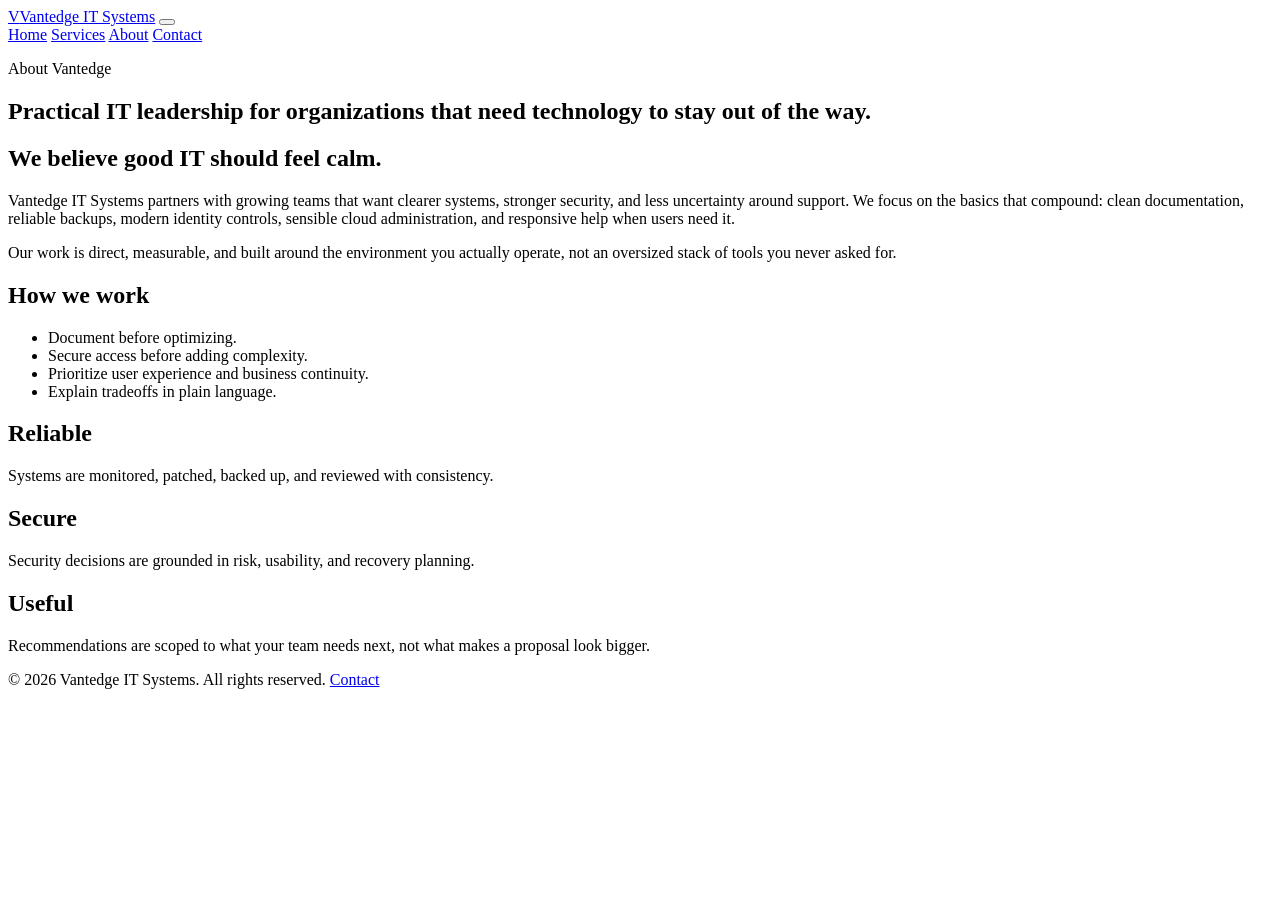
==== index.html @ a080f2d9 "Add files via upload" ====
<!DOCTYPE html>
<html lang="en">
<head>
  <meta charset="UTF-8">
  <meta name="viewport" content="width=device-width, initial-scale=1.0">
  <meta name="description" content="Learn about Vantedge IT Systems and its practical, security-minded approach to technology support.">
  <title>About | Vantedge IT Systems</title>
  <link rel="preconnect" href="https://fonts.googleapis.com">
  <link rel="preconnect" href="https://fonts.gstatic.com" crossorigin>
  <link href="https://fonts.googleapis.com/css2?family=Inter:wght@400;500;600;700;800&display=swap" rel="stylesheet">
  <link rel="stylesheet" href="styles.css">
</head>
<body>
  <header class="site-header">
    <a class="brand" href="index.html"><span class="brand-mark">V</span><span>Vantedge IT Systems</span></a>
    <button class="nav-toggle" type="button" aria-label="Toggle navigation" aria-expanded="false"><span></span><span></span><span></span></button>
    <nav class="site-nav" aria-label="Primary navigation">
      <a href="index.html">Home</a>
      <a href="services.html">Services</a>
      <a href="about.html" aria-current="page">About</a>
      <a class="nav-cta" href="contact.html">Contact</a>
    </nav>
  </header>

  <main>
    <section class="page-hero compact">
      <p class="eyebrow">About Vantedge</p>
      <h1>Practical IT leadership for organizations that need technology to stay out of the way.</h1>
    </section>

    <section class="section narrative">
      <div>
        <h2>We believe good IT should feel calm.</h2>
        <p>Vantedge IT Systems partners with growing teams that want clearer systems, stronger security, and less uncertainty around support. We focus on the basics that compound: clean documentation, reliable backups, modern identity controls, sensible cloud administration, and responsive help when users need it.</p>
        <p>Our work is direct, measurable, and built around the environment you actually operate, not an oversized stack of tools you never asked for.</p>
      </div>
      <aside class="principles">
        <h2>How we work</h2>
        <ul>
          <li>Document before optimizing.</li>
          <li>Secure access before adding complexity.</li>
          <li>Prioritize user experience and business continuity.</li>
          <li>Explain tradeoffs in plain language.</li>
        </ul>
      </aside>
    </section>

    <section class="section values">
      <article>
        <h2>Reliable</h2>
        <p>Systems are monitored, patched, backed up, and reviewed with consistency.</p>
      </article>
      <article>
        <h2>Secure</h2>
        <p>Security decisions are grounded in risk, usability, and recovery planning.</p>
      </article>
      <article>
        <h2>Useful</h2>
        <p>Recommendations are scoped to what your team needs next, not what makes a proposal look bigger.</p>
      </article>
    </section>
  </main>

  <footer class="site-footer">
    <span>&copy; 2026 Vantedge IT Systems. All rights reserved.</span>
    <a href="contact.html">Contact</a>
  </footer>
  <script src="script.js"></script>
</body>
</html>
---- styles.css ----
const navToggle = document.querySelector(".nav-toggle");
const siteNav = document.querySelector(".site-nav");

if (navToggle && siteNav) {
  navToggle.addEventListener("click", () => {
    const isOpen = siteNav.classList.toggle("is-open");
    navToggle.setAttribute("aria-expanded", String(isOpen));
  });

  siteNav.addEventListener("click", (event) => {
    if (event.target instanceof HTMLAnchorElement) {
      siteNav.classList.remove("is-open");
      navToggle.setAttribute("aria-expanded", "false");
    }
  });
}

const contactForm = document.querySelector(".contact-form");

if (contactForm) {
  contactForm.addEventListener("submit", () => {
    const note = contactForm.querySelector(".form-note");
    if (note) {
      note.textContent = "Opening your email client with the message details.";
    }
  });
}
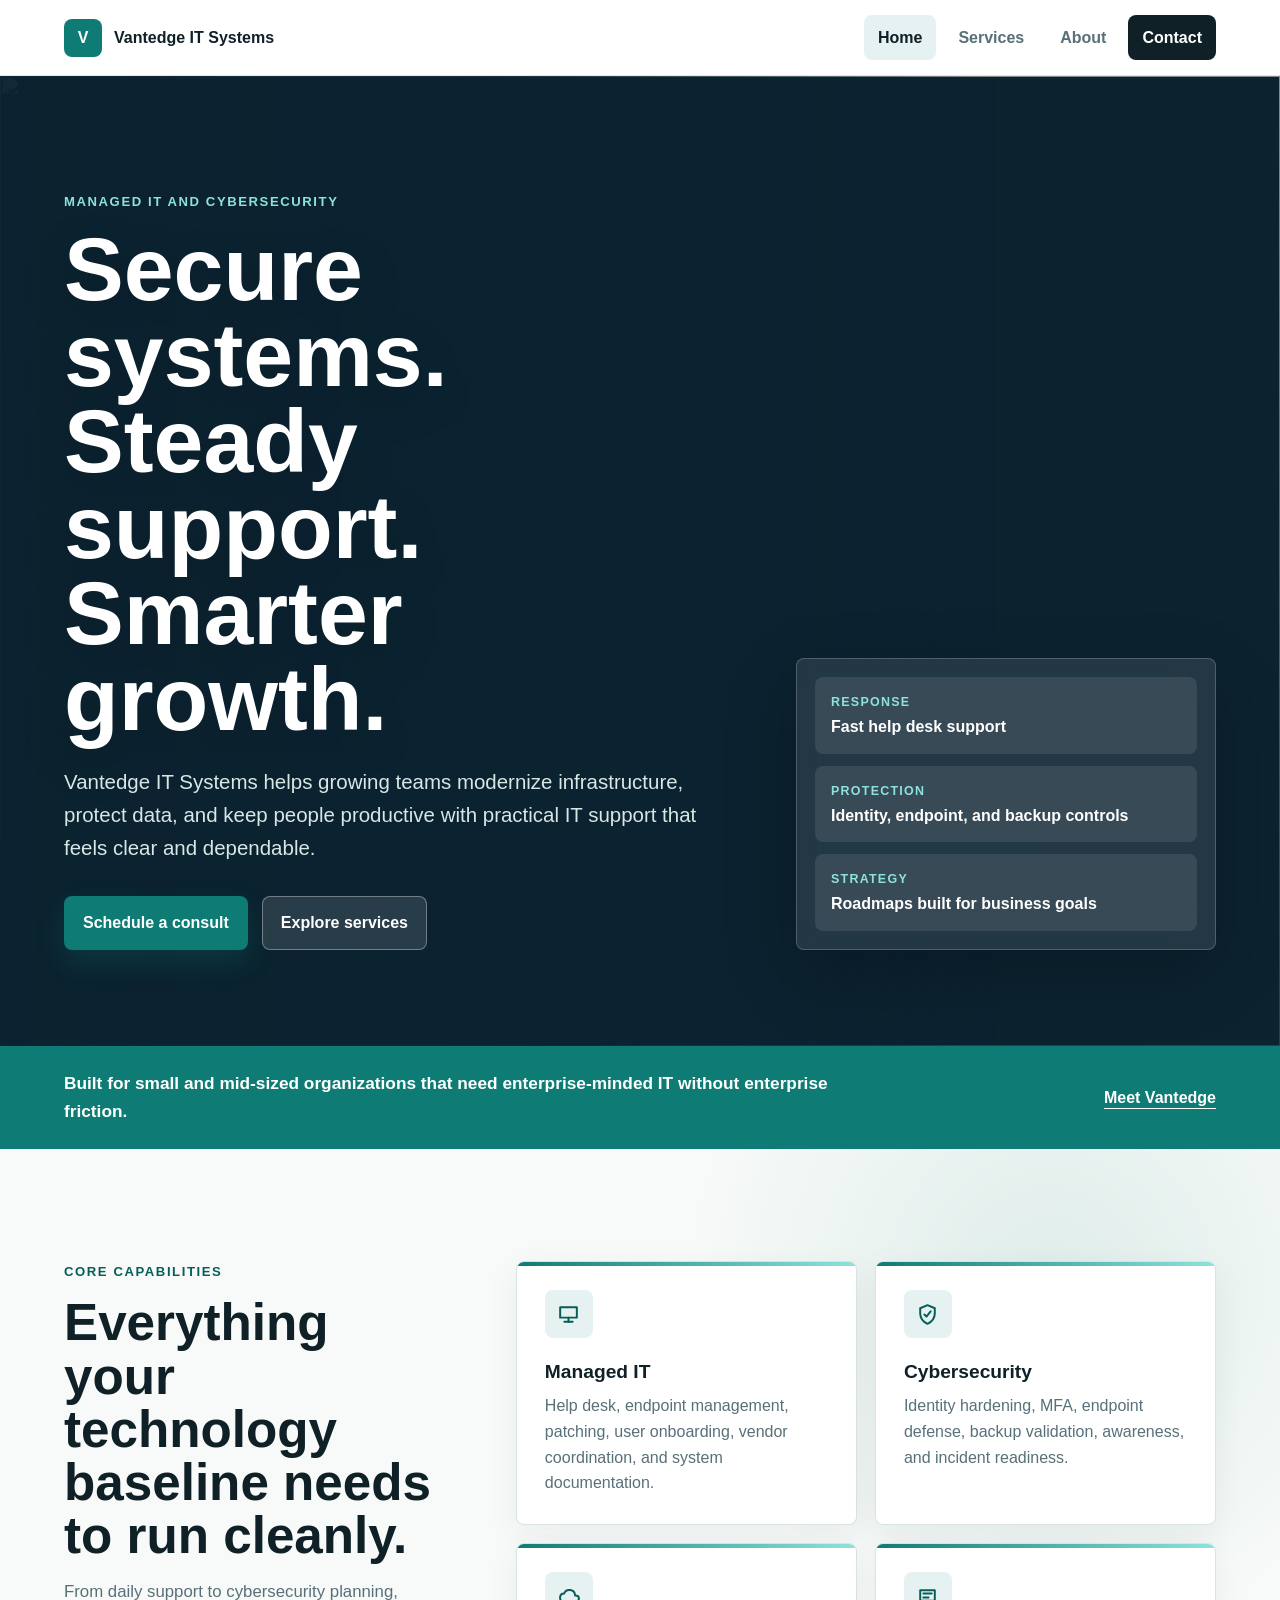
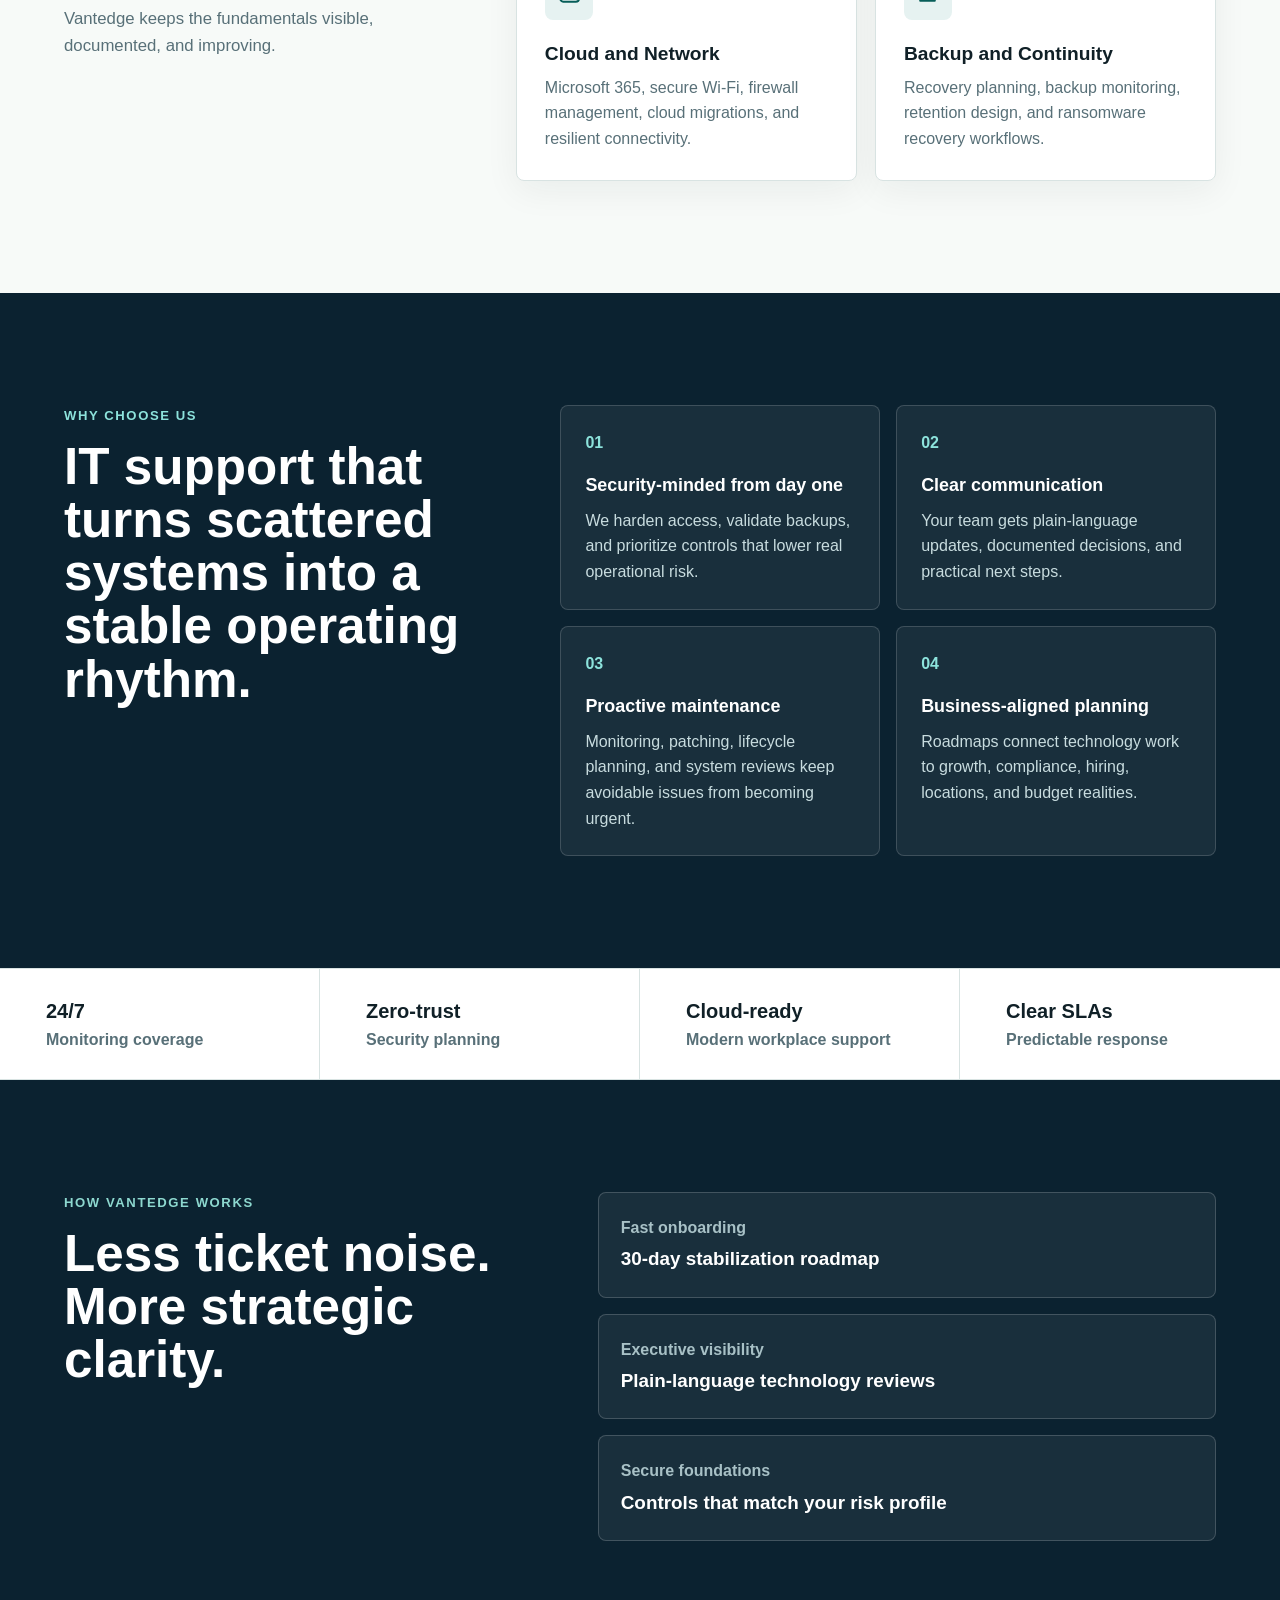
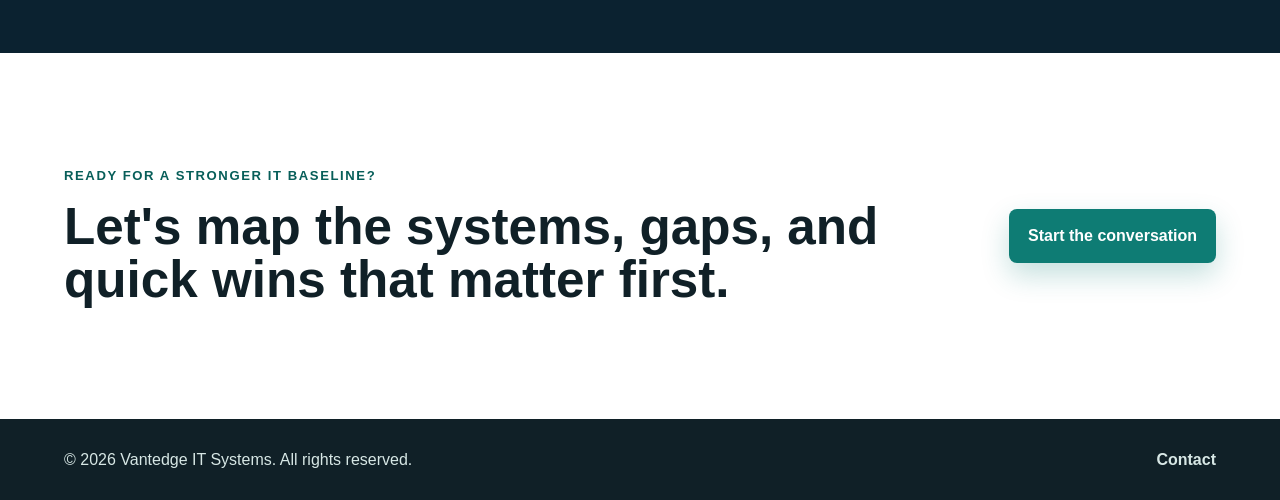
==== commit 9006236a: "Add files via upload" ====
--- a/index.html
+++ b/index.html
@@ -3,8 +3,8 @@
 <head>
   <meta charset="UTF-8">
   <meta name="viewport" content="width=device-width, initial-scale=1.0">
-  <meta name="description" content="Learn about Vantedge IT Systems and its practical, security-minded approach to technology support.">
-  <title>About | Vantedge IT Systems</title>
+  <meta name="description" content="Vantedge IT Systems provides managed IT, cybersecurity, cloud, and infrastructure support for growing organizations.">
+  <title>Vantedge IT Systems | Managed IT, Security, and Cloud Support</title>
   <link rel="preconnect" href="https://fonts.googleapis.com">
   <link rel="preconnect" href="https://fonts.gstatic.com" crossorigin>
   <link href="https://fonts.googleapis.com/css2?family=Inter:wght@400;500;600;700;800&display=swap" rel="stylesheet">
@@ -12,52 +12,173 @@
 </head>
 <body>
   <header class="site-header">
-    <a class="brand" href="index.html"><span class="brand-mark">V</span><span>Vantedge IT Systems</span></a>
-    <button class="nav-toggle" type="button" aria-label="Toggle navigation" aria-expanded="false"><span></span><span></span><span></span></button>
+    <a class="brand" href="index.html" aria-label="Vantedge IT Systems home">
+      <span class="brand-mark">V</span>
+      <span>Vantedge IT Systems</span>
+    </a>
+    <button class="nav-toggle" type="button" aria-label="Toggle navigation" aria-expanded="false">
+      <span></span>
+      <span></span>
+      <span></span>
+    </button>
     <nav class="site-nav" aria-label="Primary navigation">
-      <a href="index.html">Home</a>
+      <a href="index.html" aria-current="page">Home</a>
       <a href="services.html">Services</a>
-      <a href="about.html" aria-current="page">About</a>
+      <a href="about.html">About</a>
       <a class="nav-cta" href="contact.html">Contact</a>
     </nav>
   </header>
 
   <main>
-    <section class="page-hero compact">
-      <p class="eyebrow">About Vantedge</p>
-      <h1>Practical IT leadership for organizations that need technology to stay out of the way.</h1>
+    <section class="hero">
+      <div class="hero-media" aria-hidden="true">
+        <img src="assets/images/vantedge-hero.png" alt="">
+      </div>
+      <div class="hero-inner">
+        <div class="hero-content">
+          <p class="eyebrow">Managed IT and cybersecurity</p>
+          <h1>Secure systems. Steady support. Smarter growth.</h1>
+          <p class="hero-copy">Vantedge IT Systems helps growing teams modernize infrastructure, protect data, and keep people productive with practical IT support that feels clear and dependable.</p>
+          <div class="hero-actions">
+            <a class="button primary" href="contact.html">Schedule a consult</a>
+            <a class="button secondary" href="services.html">Explore services</a>
+          </div>
+        </div>
+        <aside class="hero-panel" aria-label="Operational priorities">
+          <div>
+            <span>Response</span>
+            <strong>Fast help desk support</strong>
+          </div>
+          <div>
+            <span>Protection</span>
+            <strong>Identity, endpoint, and backup controls</strong>
+          </div>
+          <div>
+            <span>Strategy</span>
+            <strong>Roadmaps built for business goals</strong>
+          </div>
+        </aside>
+      </div>
     </section>
 
-    <section class="section narrative">
-      <div>
-        <h2>We believe good IT should feel calm.</h2>
-        <p>Vantedge IT Systems partners with growing teams that want clearer systems, stronger security, and less uncertainty around support. We focus on the basics that compound: clean documentation, reliable backups, modern identity controls, sensible cloud administration, and responsive help when users need it.</p>
-        <p>Our work is direct, measurable, and built around the environment you actually operate, not an oversized stack of tools you never asked for.</p>
-      </div>
-      <aside class="principles">
-        <h2>How we work</h2>
-        <ul>
-          <li>Document before optimizing.</li>
-          <li>Secure access before adding complexity.</li>
-          <li>Prioritize user experience and business continuity.</li>
-          <li>Explain tradeoffs in plain language.</li>
-        </ul>
-      </aside>
+    <section class="intro-band">
+      <p>Built for small and mid-sized organizations that need enterprise-minded IT without enterprise friction.</p>
+      <a href="about.html">Meet Vantedge</a>
     </section>
 
-    <section class="section values">
-      <article>
-        <h2>Reliable</h2>
-        <p>Systems are monitored, patched, backed up, and reviewed with consistency.</p>
-      </article>
-      <article>
-        <h2>Secure</h2>
-        <p>Security decisions are grounded in risk, usability, and recovery planning.</p>
-      </article>
-      <article>
-        <h2>Useful</h2>
-        <p>Recommendations are scoped to what your team needs next, not what makes a proposal look bigger.</p>
-      </article>
+    <section class="section split service-overview">
+      <div>
+        <p class="eyebrow">Core capabilities</p>
+        <h2>Everything your technology baseline needs to run cleanly.</h2>
+        <p class="section-copy">From daily support to cybersecurity planning, Vantedge keeps the fundamentals visible, documented, and improving.</p>
+      </div>
+      <div class="feature-grid">
+        <article class="feature-card">
+          <span class="feature-icon" aria-hidden="true">
+            <svg viewBox="0 0 24 24"><path d="M4 5h16v10H4z"/><path d="M8 19h8"/><path d="M12 15v4"/></svg>
+          </span>
+          <h3>Managed IT</h3>
+          <p>Help desk, endpoint management, patching, user onboarding, vendor coordination, and system documentation.</p>
+        </article>
+        <article class="feature-card">
+          <span class="feature-icon" aria-hidden="true">
+            <svg viewBox="0 0 24 24"><path d="M12 3l7 3v5c0 5-3 8-7 10-4-2-7-5-7-10V6z"/><path d="M9 12l2 2 4-5"/></svg>
+          </span>
+          <h3>Cybersecurity</h3>
+          <p>Identity hardening, MFA, endpoint defense, backup validation, awareness, and incident readiness.</p>
+        </article>
+        <article class="feature-card">
+          <span class="feature-icon" aria-hidden="true">
+            <svg viewBox="0 0 24 24"><path d="M7 18a4 4 0 0 1 .7-7.9A5.5 5.5 0 0 1 18.3 12H19a3 3 0 0 1 0 6z"/></svg>
+          </span>
+          <h3>Cloud and Network</h3>
+          <p>Microsoft 365, secure Wi-Fi, firewall management, cloud migrations, and resilient connectivity.</p>
+        </article>
+        <article class="feature-card">
+          <span class="feature-icon" aria-hidden="true">
+            <svg viewBox="0 0 24 24"><path d="M5 7h14v10H5z"/><path d="M8 10h8"/><path d="M8 14h5"/></svg>
+          </span>
+          <h3>Backup and Continuity</h3>
+          <p>Recovery planning, backup monitoring, retention design, and ransomware recovery workflows.</p>
+        </article>
+      </div>
+    </section>
+
+    <section class="section why-section">
+      <div class="why-heading">
+        <p class="eyebrow">Why choose us</p>
+        <h2>IT support that turns scattered systems into a stable operating rhythm.</h2>
+      </div>
+      <div class="why-grid">
+        <article>
+          <span>01</span>
+          <h3>Security-minded from day one</h3>
+          <p>We harden access, validate backups, and prioritize controls that lower real operational risk.</p>
+        </article>
+        <article>
+          <span>02</span>
+          <h3>Clear communication</h3>
+          <p>Your team gets plain-language updates, documented decisions, and practical next steps.</p>
+        </article>
+        <article>
+          <span>03</span>
+          <h3>Proactive maintenance</h3>
+          <p>Monitoring, patching, lifecycle planning, and system reviews keep avoidable issues from becoming urgent.</p>
+        </article>
+        <article>
+          <span>04</span>
+          <h3>Business-aligned planning</h3>
+          <p>Roadmaps connect technology work to growth, compliance, hiring, locations, and budget realities.</p>
+        </article>
+      </div>
+    </section>
+
+    <section class="trust-strip" aria-label="Service highlights">
+      <div>
+        <strong>24/7</strong>
+        <span>Monitoring coverage</span>
+      </div>
+      <div>
+        <strong>Zero-trust</strong>
+        <span>Security planning</span>
+      </div>
+      <div>
+        <strong>Cloud-ready</strong>
+        <span>Modern workplace support</span>
+      </div>
+      <div>
+        <strong>Clear SLAs</strong>
+        <span>Predictable response</span>
+      </div>
+    </section>
+
+    <section class="section dark-band">
+      <div>
+        <p class="eyebrow">How Vantedge works</p>
+        <h2>Less ticket noise. More strategic clarity.</h2>
+      </div>
+      <div class="metrics">
+        <div>
+          <span>Fast onboarding</span>
+          <strong>30-day stabilization roadmap</strong>
+        </div>
+        <div>
+          <span>Executive visibility</span>
+          <strong>Plain-language technology reviews</strong>
+        </div>
+        <div>
+          <span>Secure foundations</span>
+          <strong>Controls that match your risk profile</strong>
+        </div>
+      </div>
+    </section>
+
+    <section class="section cta-section">
+      <div>
+        <p class="eyebrow">Ready for a stronger IT baseline?</p>
+        <h2>Let's map the systems, gaps, and quick wins that matter first.</h2>
+      </div>
+      <a class="button primary" href="contact.html">Start the conversation</a>
     </section>
   </main>
 
@@ -65,6 +186,10 @@
     <span>&copy; 2026 Vantedge IT Systems. All rights reserved.</span>
     <a href="contact.html">Contact</a>
   </footer>
+
   <script src="script.js"></script>
+  <script>
+    (function(){if(!window.chatbase||window.chatbase("getState")!=="initialized"){window.chatbase=(...arguments)=>{if(!window.chatbase.q){window.chatbase.q=[]}window.chatbase.q.push(arguments)};window.chatbase=new Proxy(window.chatbase,{get(target,prop){if(prop==="q"){return target.q}return(...args)=>target(prop,...args)}})}const onLoad=function(){const script=document.createElement("script");script.src="https://www.chatbase.co/embed.min.js";script.id="s7moSggtiDk-kdmv4FmLQ";script.domain="www.chatbase.co";document.body.appendChild(script)};if(document.readyState==="complete"){onLoad()}else{window.addEventListener("load",onLoad)}})();
+  </script>
 </body>
 </html>
--- a/styles.css
+++ b/styles.css
@@ -1,27 +1,877 @@
-const navToggle = document.querySelector(".nav-toggle");
-const siteNav = document.querySelector(".site-nav");
-
-if (navToggle && siteNav) {
-  navToggle.addEventListener("click", () => {
-    const isOpen = siteNav.classList.toggle("is-open");
-    navToggle.setAttribute("aria-expanded", String(isOpen));
-  });
-
-  siteNav.addEventListener("click", (event) => {
-    if (event.target instanceof HTMLAnchorElement) {
-      siteNav.classList.remove("is-open");
-      navToggle.setAttribute("aria-expanded", "false");
-    }
-  });
-}
-
-const contactForm = document.querySelector(".contact-form");
-
-if (contactForm) {
-  contactForm.addEventListener("submit", () => {
-    const note = contactForm.querySelector(".form-note");
-    if (note) {
-      note.textContent = "Opening your email client with the message details.";
-    }
-  });
-}
+:root {
+  --ink: #102027;
+  --muted: #587078;
+  --line: #d8e3e2;
+  --paper: #f7faf8;
+  --white: #ffffff;
+  --teal: #0e7c74;
+  --teal-dark: #075e59;
+  --amber: #d9912d;
+  --navy: #0b2230;
+  --navy-soft: #123847;
+  --aqua: #8de3dc;
+  --shadow: 0 18px 60px rgba(16, 32, 39, 0.14);
+}
+
+* {
+  box-sizing: border-box;
+}
+
+html {
+  scroll-behavior: smooth;
+}
+
+body {
+  margin: 0;
+  font-family: Inter, Arial, sans-serif;
+  color: var(--ink);
+  background: linear-gradient(180deg, #ffffff 0%, var(--paper) 45%, #ffffff 100%);
+  line-height: 1.6;
+}
+
+img {
+  max-width: 100%;
+  display: block;
+}
+
+a {
+  color: inherit;
+  text-decoration: none;
+}
+
+.site-header {
+  position: sticky;
+  top: 0;
+  z-index: 20;
+  display: flex;
+  align-items: center;
+  justify-content: space-between;
+  gap: 24px;
+  min-height: 76px;
+  padding: 14px clamp(20px, 5vw, 72px);
+  background: rgba(255, 255, 255, 0.92);
+  border-bottom: 1px solid rgba(216, 227, 226, 0.8);
+  backdrop-filter: blur(18px);
+}
+
+.brand {
+  display: inline-flex;
+  align-items: center;
+  gap: 12px;
+  font-weight: 800;
+  letter-spacing: 0;
+}
+
+.brand-mark {
+  display: grid;
+  place-items: center;
+  width: 38px;
+  height: 38px;
+  color: var(--white);
+  background: var(--teal);
+  border-radius: 8px;
+}
+
+.site-nav {
+  display: flex;
+  align-items: center;
+  gap: 8px;
+}
+
+.site-nav a {
+  min-height: 42px;
+  padding: 10px 14px;
+  color: var(--muted);
+  font-weight: 700;
+  border-radius: 8px;
+}
+
+.site-nav a:hover,
+.site-nav a[aria-current="page"] {
+  color: var(--ink);
+  background: rgba(14, 124, 116, 0.1);
+}
+
+.site-nav .nav-cta {
+  color: var(--white);
+  background: var(--ink);
+}
+
+.site-nav .nav-cta:hover,
+.site-nav .nav-cta[aria-current="page"] {
+  color: var(--white);
+  background: var(--teal-dark);
+}
+
+.nav-toggle {
+  display: none;
+  width: 44px;
+  height: 44px;
+  padding: 10px;
+  border: 1px solid var(--line);
+  border-radius: 8px;
+  background: var(--white);
+}
+
+.nav-toggle span {
+  display: block;
+  height: 2px;
+  margin: 5px 0;
+  background: var(--ink);
+}
+
+.hero {
+  position: relative;
+  min-height: 760px;
+  display: grid;
+  align-items: center;
+  padding: clamp(72px, 9vw, 132px) clamp(20px, 5vw, 72px) clamp(56px, 8vw, 96px);
+  overflow: hidden;
+  background: var(--navy);
+}
+
+.hero-media {
+  position: absolute;
+  inset: 0;
+  z-index: 0;
+}
+
+.hero-media::after {
+  content: "";
+  position: absolute;
+  inset: 0;
+  background:
+    linear-gradient(90deg, rgba(11, 34, 48, 0.96) 0%, rgba(11, 34, 48, 0.86) 42%, rgba(11, 34, 48, 0.22) 78%),
+    linear-gradient(180deg, rgba(11, 34, 48, 0.15) 0%, rgba(11, 34, 48, 0.78) 100%);
+}
+
+.hero-media img {
+  width: 100%;
+  height: 100%;
+  object-fit: cover;
+}
+
+.hero-content {
+  position: relative;
+  z-index: 1;
+  width: min(680px, 100%);
+}
+
+.hero-inner {
+  position: relative;
+  z-index: 1;
+  display: grid;
+  grid-template-columns: minmax(0, 680px) minmax(280px, 420px);
+  gap: clamp(28px, 5vw, 72px);
+  align-items: end;
+}
+
+.hero .eyebrow {
+  color: var(--aqua);
+}
+
+.hero h1 {
+  color: var(--white);
+  max-width: 11ch;
+  text-shadow: 0 16px 50px rgba(0, 0, 0, 0.2);
+}
+
+.eyebrow {
+  margin: 0 0 14px;
+  color: var(--teal-dark);
+  font-size: 0.82rem;
+  font-weight: 800;
+  letter-spacing: 0.12em;
+  text-transform: uppercase;
+}
+
+h1,
+h2,
+h3,
+p {
+  overflow-wrap: anywhere;
+}
+
+h1 {
+  margin: 0;
+  max-width: 13ch;
+  font-size: clamp(3rem, 7vw, 6.8rem);
+  line-height: 0.96;
+  letter-spacing: 0;
+}
+
+.hero-copy {
+  max-width: 660px;
+  margin: 24px 0 0;
+  color: #d7e7e5;
+  font-size: clamp(1.05rem, 2vw, 1.28rem);
+}
+
+.hero-panel {
+  display: grid;
+  gap: 12px;
+  padding: 18px;
+  color: var(--white);
+  background: rgba(255, 255, 255, 0.1);
+  border: 1px solid rgba(255, 255, 255, 0.2);
+  border-radius: 8px;
+  box-shadow: 0 24px 70px rgba(0, 0, 0, 0.22);
+  backdrop-filter: blur(20px);
+}
+
+.hero-panel div {
+  padding: 16px;
+  border-radius: 8px;
+  background: rgba(255, 255, 255, 0.09);
+}
+
+.hero-panel span,
+.hero-panel strong {
+  display: block;
+}
+
+.hero-panel span {
+  color: var(--aqua);
+  font-size: 0.78rem;
+  font-weight: 800;
+  letter-spacing: 0.1em;
+  text-transform: uppercase;
+}
+
+.hero-panel strong {
+  margin-top: 4px;
+  line-height: 1.3;
+}
+
+.hero-actions,
+.cta-section {
+  display: flex;
+  align-items: center;
+  gap: 14px;
+  flex-wrap: wrap;
+  margin-top: 32px;
+}
+
+.button {
+  display: inline-flex;
+  align-items: center;
+  justify-content: center;
+  min-height: 48px;
+  padding: 13px 18px;
+  font-weight: 800;
+  border: 1px solid transparent;
+  border-radius: 8px;
+  cursor: pointer;
+}
+
+.button.primary {
+  color: var(--white);
+  background: var(--teal);
+  box-shadow: 0 12px 28px rgba(14, 124, 116, 0.24);
+}
+
+.button.primary:hover {
+  background: var(--teal-dark);
+}
+
+.button.secondary {
+  color: var(--white);
+  background: rgba(255, 255, 255, 0.12);
+  border-color: rgba(255, 255, 255, 0.34);
+}
+
+.intro-band {
+  display: flex;
+  justify-content: space-between;
+  gap: 20px;
+  align-items: center;
+  padding: 24px clamp(20px, 5vw, 72px);
+  color: var(--white);
+  background: var(--teal);
+}
+
+.intro-band p {
+  max-width: 820px;
+  margin: 0;
+  font-size: 1.08rem;
+  font-weight: 700;
+}
+
+.intro-band a {
+  flex: 0 0 auto;
+  font-weight: 800;
+  text-decoration: underline;
+  text-underline-offset: 5px;
+}
+
+.trust-strip {
+  display: grid;
+  grid-template-columns: repeat(4, 1fr);
+  border-top: 1px solid var(--line);
+  border-bottom: 1px solid var(--line);
+  background: var(--white);
+}
+
+.trust-strip div {
+  padding: 26px clamp(18px, 4vw, 46px);
+  border-right: 1px solid var(--line);
+}
+
+.trust-strip div:last-child {
+  border-right: 0;
+}
+
+.trust-strip strong,
+.trust-strip span {
+  display: block;
+}
+
+.trust-strip strong {
+  color: var(--ink);
+  font-size: 1.25rem;
+}
+
+.trust-strip span {
+  color: var(--muted);
+  font-weight: 600;
+}
+
+.section {
+  padding: clamp(64px, 9vw, 112px) clamp(20px, 5vw, 72px);
+}
+
+.split {
+  display: grid;
+  grid-template-columns: minmax(240px, 0.75fr) minmax(0, 1.4fr);
+  gap: clamp(32px, 6vw, 84px);
+}
+
+.section h2,
+.page-hero h1 {
+  margin: 0;
+  font-size: clamp(2rem, 4vw, 4rem);
+  line-height: 1.04;
+}
+
+.feature-grid,
+.values {
+  display: grid;
+  grid-template-columns: repeat(2, minmax(0, 1fr));
+  gap: 18px;
+}
+
+.values {
+  grid-template-columns: repeat(3, minmax(0, 1fr));
+}
+
+.feature-card,
+.values article,
+.contact-panel,
+.principles {
+  padding: 28px;
+  background: var(--white);
+  border: 1px solid var(--line);
+  border-radius: 8px;
+  box-shadow: 0 10px 35px rgba(16, 32, 39, 0.06);
+}
+
+.feature-card {
+  position: relative;
+  overflow: hidden;
+}
+
+.feature-card::before {
+  content: "";
+  position: absolute;
+  inset: 0 0 auto;
+  height: 4px;
+  background: linear-gradient(90deg, var(--teal), var(--aqua));
+}
+
+.feature-icon {
+  display: inline-grid;
+  place-items: center;
+  width: 48px;
+  height: 48px;
+  margin-bottom: 22px;
+  color: var(--teal-dark);
+  background: rgba(14, 124, 116, 0.1);
+  border-radius: 8px;
+}
+
+.feature-icon svg,
+.service-icon svg {
+  width: 25px;
+  height: 25px;
+  fill: none;
+  stroke: currentColor;
+  stroke-width: 1.9;
+  stroke-linecap: round;
+  stroke-linejoin: round;
+}
+
+.feature-card h3,
+.values h2,
+.contact-panel h2,
+.principles h2 {
+  margin: 0 0 10px;
+  font-size: 1.2rem;
+  line-height: 1.2;
+}
+
+.feature-card p,
+.values p {
+  margin: 0;
+  color: var(--muted);
+}
+
+.section-copy {
+  max-width: 500px;
+  color: var(--muted);
+  font-size: 1.05rem;
+}
+
+.service-overview {
+  background:
+    radial-gradient(circle at 82% 18%, rgba(14, 124, 116, 0.1), transparent 30%),
+    var(--paper);
+}
+
+.why-section {
+  display: grid;
+  grid-template-columns: minmax(260px, 0.8fr) minmax(0, 1.25fr);
+  gap: clamp(28px, 6vw, 78px);
+  color: var(--white);
+  background: var(--navy);
+}
+
+.why-section .eyebrow {
+  color: var(--aqua);
+}
+
+.why-heading h2 {
+  max-width: 680px;
+}
+
+.why-grid {
+  display: grid;
+  grid-template-columns: repeat(2, minmax(0, 1fr));
+  gap: 16px;
+}
+
+.why-grid article {
+  padding: 24px;
+  border: 1px solid rgba(255, 255, 255, 0.16);
+  border-radius: 8px;
+  background: rgba(255, 255, 255, 0.06);
+}
+
+.why-grid span {
+  color: var(--aqua);
+  font-weight: 800;
+}
+
+.why-grid h3 {
+  margin: 16px 0 8px;
+  font-size: 1.12rem;
+}
+
+.why-grid p {
+  margin: 0;
+  color: #c8dcdf;
+}
+
+.dark-band {
+  display: grid;
+  grid-template-columns: 0.85fr 1.15fr;
+  gap: clamp(28px, 6vw, 78px);
+  color: var(--white);
+  background: var(--navy);
+}
+
+.dark-band .eyebrow {
+  color: #8dd8cf;
+}
+
+.metrics {
+  display: grid;
+  gap: 16px;
+}
+
+.metrics div {
+  padding: 22px;
+  border: 1px solid rgba(255, 255, 255, 0.18);
+  border-radius: 8px;
+  background: rgba(255, 255, 255, 0.06);
+}
+
+.metrics span,
+.metrics strong {
+  display: block;
+}
+
+.metrics span {
+  color: #a8c1c6;
+  font-weight: 700;
+}
+
+.metrics strong {
+  margin-top: 4px;
+  font-size: 1.18rem;
+}
+
+.cta-section {
+  justify-content: space-between;
+  margin-top: 0;
+  background: var(--white);
+}
+
+.cta-section h2 {
+  max-width: 820px;
+}
+
+.page-hero {
+  display: grid;
+  gap: 18px;
+  padding: clamp(72px, 12vw, 142px) clamp(20px, 5vw, 72px) clamp(46px, 7vw, 72px);
+  background: linear-gradient(180deg, #ffffff 0%, var(--paper) 100%);
+}
+
+.page-hero h1 {
+  max-width: 900px;
+}
+
+.page-hero p:not(.eyebrow) {
+  max-width: 720px;
+  margin: 0;
+  color: var(--muted);
+  font-size: 1.15rem;
+}
+
+.page-hero.compact {
+  padding-bottom: clamp(36px, 6vw, 58px);
+}
+
+.service-list {
+  display: grid;
+  grid-template-columns: repeat(3, minmax(0, 1fr));
+  gap: 18px;
+}
+
+.service-list article {
+  position: relative;
+  padding: 28px;
+  background: var(--white);
+  border: 1px solid var(--line);
+  border-radius: 8px;
+  box-shadow: 0 12px 36px rgba(16, 32, 39, 0.07);
+}
+
+.service-icon {
+  display: grid;
+  place-items: center;
+  width: 46px;
+  height: 46px;
+  margin-bottom: 18px;
+  color: var(--white);
+  background: var(--teal);
+  border-radius: 8px;
+}
+
+.service-list h2,
+.service-list p {
+  margin: 0;
+}
+
+.service-list p {
+  margin-top: 10px;
+  color: var(--muted);
+}
+
+.process {
+  display: grid;
+  grid-template-columns: minmax(240px, 0.8fr) minmax(0, 1.2fr);
+  gap: clamp(28px, 6vw, 76px);
+  background: var(--white);
+}
+
+.process ol {
+  display: grid;
+  gap: 14px;
+  margin: 0;
+  padding: 0;
+  list-style: none;
+  counter-reset: steps;
+}
+
+.process li {
+  counter-increment: steps;
+  display: grid;
+  grid-template-columns: 54px 1fr;
+  gap: 18px;
+  align-items: start;
+  padding: 22px;
+  border: 1px solid var(--line);
+  border-radius: 8px;
+}
+
+.process li::before {
+  content: counter(steps);
+  display: grid;
+  grid-row: 1 / span 2;
+  place-items: center;
+  width: 42px;
+  height: 42px;
+  color: var(--white);
+  font-weight: 800;
+  background: var(--teal);
+  border-radius: 8px;
+}
+
+.process strong,
+.process span {
+  grid-column: 2;
+}
+
+.process strong {
+  font-size: 1.1rem;
+}
+
+.process span {
+  color: var(--muted);
+}
+
+.narrative {
+  display: grid;
+  grid-template-columns: minmax(0, 1.2fr) minmax(280px, 0.8fr);
+  gap: clamp(28px, 6vw, 76px);
+}
+
+.narrative p {
+  color: var(--muted);
+  font-size: 1.08rem;
+}
+
+.principles ul,
+.contact-panel ul {
+  margin: 14px 0 0;
+  padding-left: 20px;
+  color: var(--muted);
+}
+
+.contact-hero {
+  grid-template-columns: minmax(0, 1fr) minmax(280px, 420px);
+  align-items: end;
+}
+
+.contact-details {
+  display: grid;
+  gap: 10px;
+  padding: 24px;
+  color: var(--ink);
+  background: var(--white);
+  border: 1px solid var(--line);
+  border-radius: 8px;
+  box-shadow: var(--shadow);
+}
+
+.contact-details a {
+  font-weight: 800;
+}
+
+.contact-layout {
+  display: grid;
+  grid-template-columns: minmax(0, 1fr) minmax(280px, 390px);
+  gap: clamp(24px, 5vw, 56px);
+}
+
+.contact-form {
+  display: grid;
+  grid-template-columns: repeat(2, minmax(0, 1fr));
+  gap: 18px;
+  padding: clamp(22px, 4vw, 34px);
+  background: var(--white);
+  border: 1px solid var(--line);
+  border-radius: 8px;
+  box-shadow: var(--shadow);
+}
+
+.contact-form label {
+  display: grid;
+  gap: 8px;
+  color: var(--ink);
+  font-weight: 800;
+}
+
+.contact-form .full,
+.contact-form button,
+.form-note {
+  grid-column: 1 / -1;
+}
+
+input,
+select,
+textarea {
+  width: 100%;
+  min-height: 48px;
+  padding: 12px 13px;
+  font: inherit;
+  color: var(--ink);
+  border: 1px solid #bfd0cf;
+  border-radius: 8px;
+  background: #fbfdfc;
+}
+
+textarea {
+  resize: vertical;
+}
+
+input:focus,
+select:focus,
+textarea:focus {
+  outline: 3px solid rgba(14, 124, 116, 0.18);
+  border-color: var(--teal);
+}
+
+.form-note {
+  min-height: 24px;
+  margin: 0;
+  color: var(--teal-dark);
+  font-weight: 700;
+}
+
+.site-footer {
+  display: flex;
+  justify-content: space-between;
+  gap: 18px;
+  padding: 28px clamp(20px, 5vw, 72px);
+  color: #d7e7e5;
+  background: var(--ink);
+}
+
+.site-footer a {
+  font-weight: 800;
+}
+
+#chatbase-bubble-button,
+#chatbase-message-bubbles,
+#chatbase-bubble-window,
+iframe[src*="chatbase.co"] {
+  z-index: 2147483647 !important;
+}
+
+#chatbase-bubble-button,
+#chatbase-message-bubbles {
+  position: fixed !important;
+  right: 24px !important;
+  bottom: 24px !important;
+}
+
+#chatbase-bubble-window {
+  position: fixed !important;
+  right: 24px !important;
+  bottom: 92px !important;
+}
+
+@media (max-width: 900px) {
+  .nav-toggle {
+    display: block;
+  }
+
+  .site-nav {
+    position: absolute;
+    top: 76px;
+    left: 16px;
+    right: 16px;
+    display: none;
+    flex-direction: column;
+    align-items: stretch;
+    padding: 12px;
+    background: var(--white);
+    border: 1px solid var(--line);
+    border-radius: 8px;
+    box-shadow: var(--shadow);
+  }
+
+  .site-nav.is-open {
+    display: flex;
+  }
+
+  .hero {
+    min-height: auto;
+    padding-top: 92px;
+    padding-bottom: 92px;
+  }
+
+  .hero-media::after {
+    background: linear-gradient(180deg, rgba(247, 250, 248, 0.98) 0%, rgba(247, 250, 248, 0.88) 62%, rgba(247, 250, 248, 0.45) 100%);
+  }
+
+  h1 {
+    font-size: clamp(2.55rem, 12vw, 4.6rem);
+  }
+
+  .trust-strip,
+  .split,
+  .dark-band,
+  .process,
+  .narrative,
+  .hero-inner,
+  .why-section,
+  .contact-hero,
+  .contact-layout {
+    grid-template-columns: 1fr;
+  }
+
+  .hero-panel {
+    width: min(100%, 520px);
+  }
+
+  .trust-strip {
+    grid-template-columns: repeat(2, 1fr);
+  }
+
+  .trust-strip div:nth-child(2) {
+    border-right: 0;
+  }
+
+  .feature-grid,
+  .why-grid,
+  .values,
+  .service-list,
+  .contact-form {
+    grid-template-columns: 1fr;
+  }
+}
+
+@media (max-width: 560px) {
+  .brand span:last-child {
+    max-width: 170px;
+    line-height: 1.1;
+  }
+
+  .hero-actions,
+  .intro-band,
+  .cta-section,
+  .site-footer {
+    align-items: stretch;
+    flex-direction: column;
+  }
+
+  .button {
+    width: 100%;
+  }
+
+  .trust-strip {
+    grid-template-columns: 1fr;
+  }
+
+  .trust-strip div {
+    border-right: 0;
+    border-bottom: 1px solid var(--line);
+  }
+
+  .trust-strip div:last-child {
+    border-bottom: 0;
+  }
+}
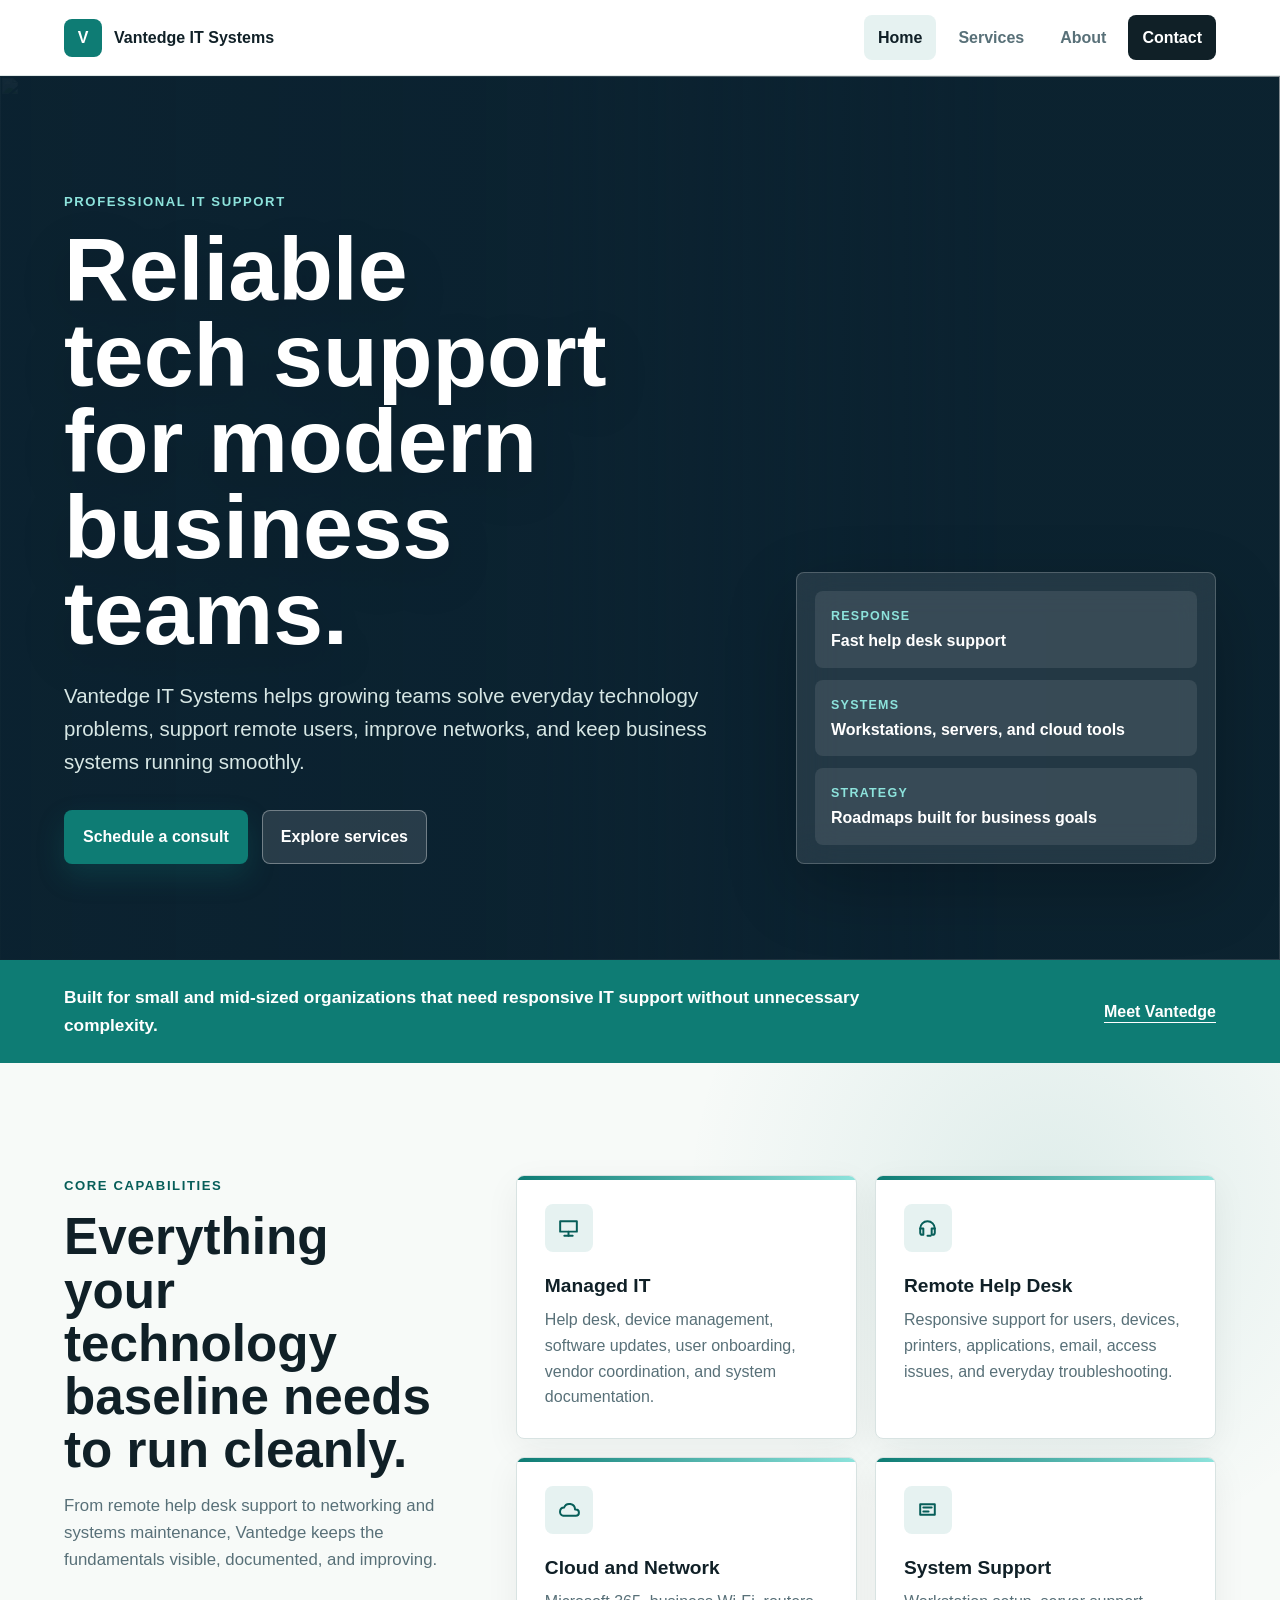
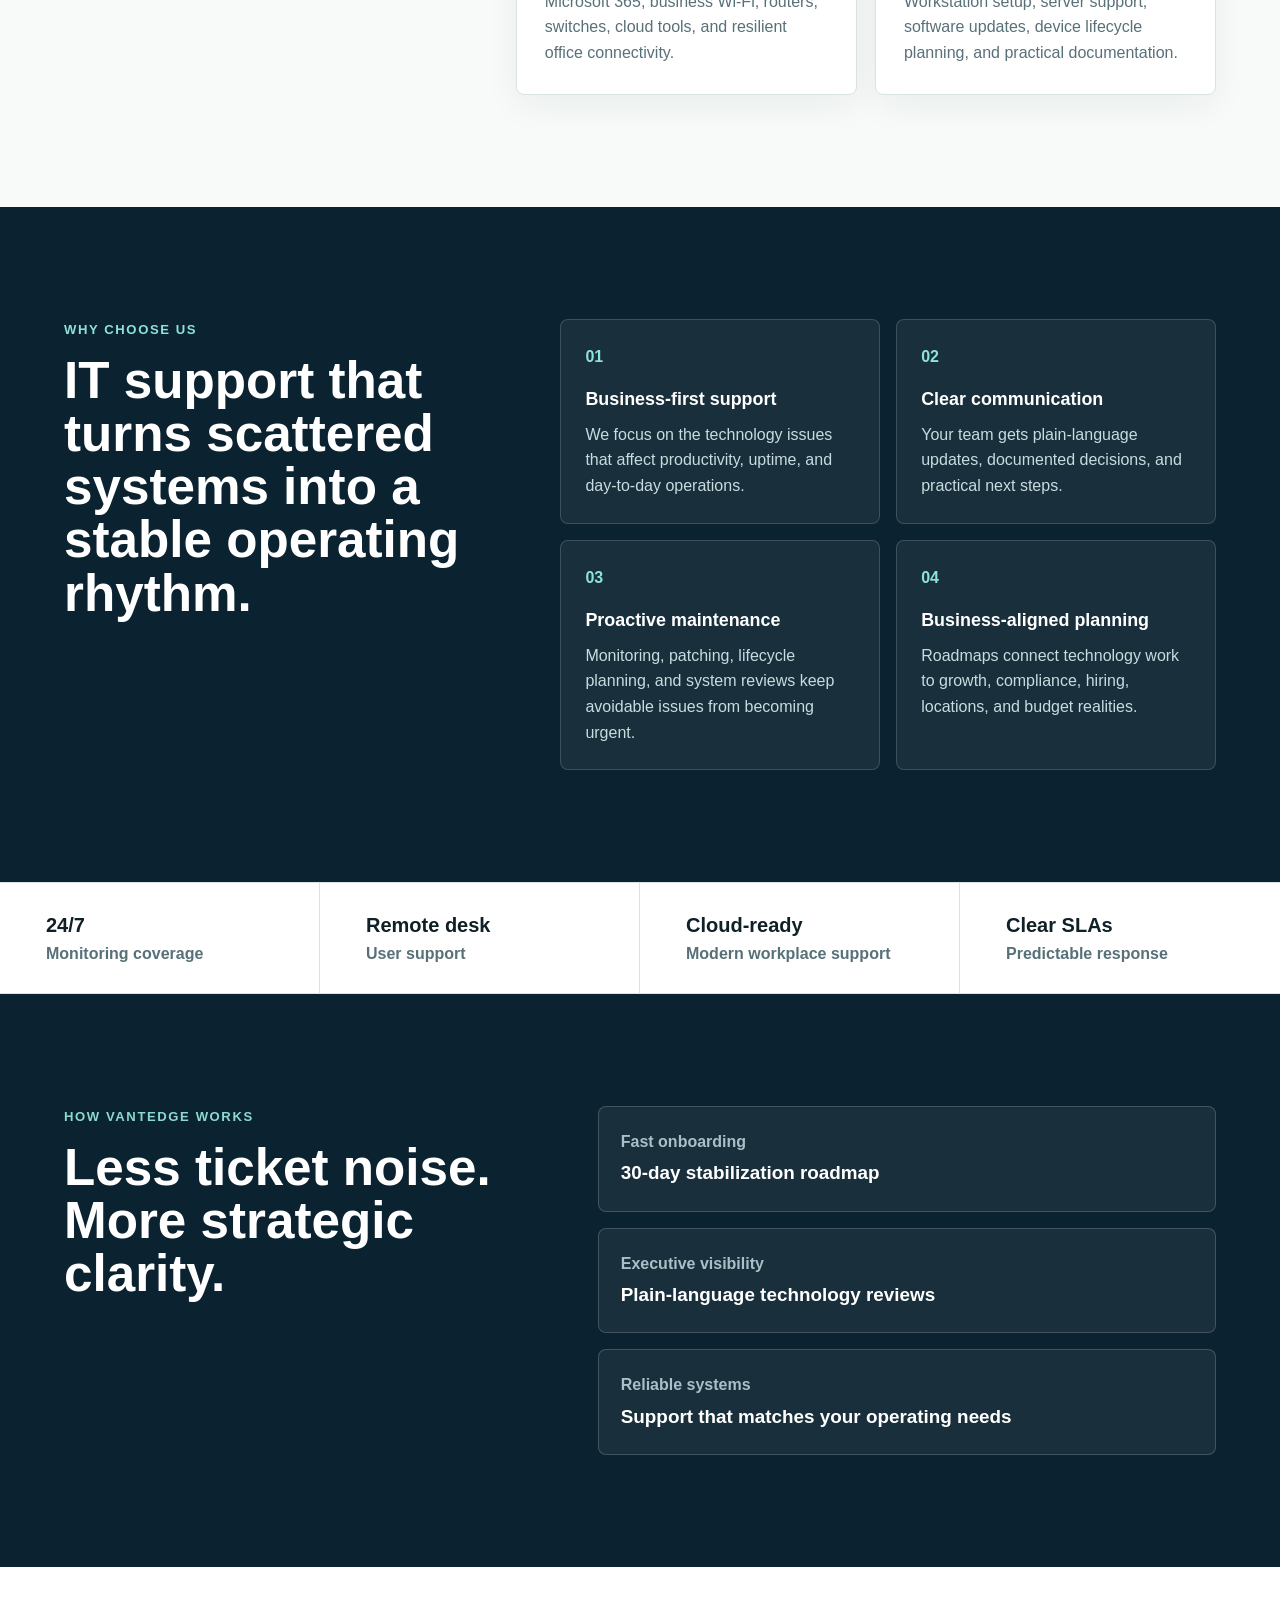
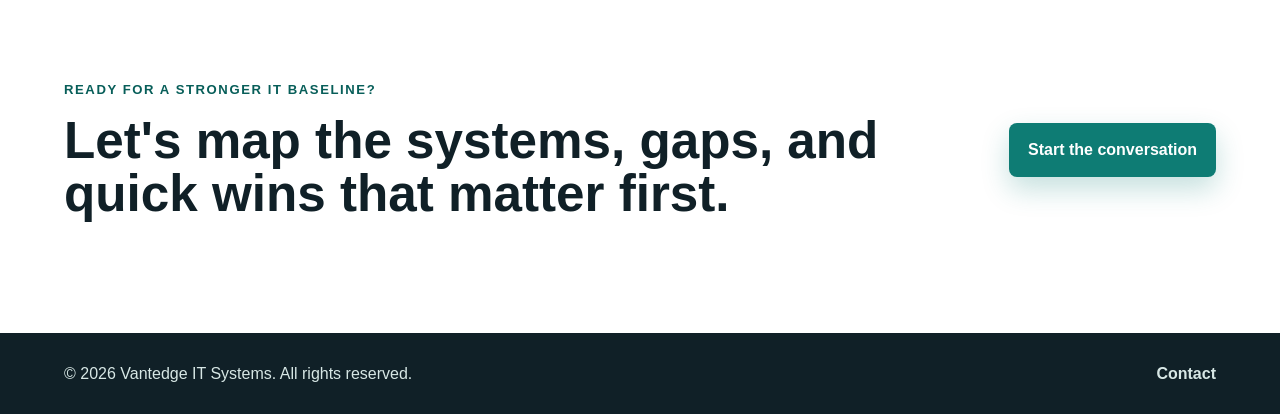
==== commit 82155694: "Add files via upload" ====
--- a/index.html
+++ b/index.html
@@ -3,8 +3,8 @@
 <head>
   <meta charset="UTF-8">
   <meta name="viewport" content="width=device-width, initial-scale=1.0">
-  <meta name="description" content="Vantedge IT Systems provides managed IT, cybersecurity, cloud, and infrastructure support for growing organizations.">
-  <title>Vantedge IT Systems | Managed IT, Security, and Cloud Support</title>
+  <meta name="description" content="Vantedge IT Systems provides professional IT support, remote help desk services, networking, and system support for growing organizations.">
+  <title>Vantedge IT Systems | IT Support, Help Desk, and Systems Support</title>
   <link rel="preconnect" href="https://fonts.googleapis.com">
   <link rel="preconnect" href="https://fonts.gstatic.com" crossorigin>
   <link href="https://fonts.googleapis.com/css2?family=Inter:wght@400;500;600;700;800&display=swap" rel="stylesheet">
@@ -36,9 +36,9 @@
       </div>
       <div class="hero-inner">
         <div class="hero-content">
-          <p class="eyebrow">Managed IT and cybersecurity</p>
-          <h1>Secure systems. Steady support. Smarter growth.</h1>
-          <p class="hero-copy">Vantedge IT Systems helps growing teams modernize infrastructure, protect data, and keep people productive with practical IT support that feels clear and dependable.</p>
+          <p class="eyebrow">Professional IT support</p>
+          <h1>Reliable tech support for modern business teams.</h1>
+          <p class="hero-copy">Vantedge IT Systems helps growing teams solve everyday technology problems, support remote users, improve networks, and keep business systems running smoothly.</p>
           <div class="hero-actions">
             <a class="button primary" href="contact.html">Schedule a consult</a>
             <a class="button secondary" href="services.html">Explore services</a>
@@ -50,8 +50,8 @@
             <strong>Fast help desk support</strong>
           </div>
           <div>
-            <span>Protection</span>
-            <strong>Identity, endpoint, and backup controls</strong>
+            <span>Systems</span>
+            <strong>Workstations, servers, and cloud tools</strong>
           </div>
           <div>
             <span>Strategy</span>
@@ -62,7 +62,7 @@
     </section>
 
     <section class="intro-band">
-      <p>Built for small and mid-sized organizations that need enterprise-minded IT without enterprise friction.</p>
+      <p>Built for small and mid-sized organizations that need responsive IT support without unnecessary complexity.</p>
       <a href="about.html">Meet Vantedge</a>
     </section>
 
@@ -70,7 +70,7 @@
       <div>
         <p class="eyebrow">Core capabilities</p>
         <h2>Everything your technology baseline needs to run cleanly.</h2>
-        <p class="section-copy">From daily support to cybersecurity planning, Vantedge keeps the fundamentals visible, documented, and improving.</p>
+        <p class="section-copy">From remote help desk support to networking and systems maintenance, Vantedge keeps the fundamentals visible, documented, and improving.</p>
       </div>
       <div class="feature-grid">
         <article class="feature-card">
@@ -78,28 +78,28 @@
             <svg viewBox="0 0 24 24"><path d="M4 5h16v10H4z"/><path d="M8 19h8"/><path d="M12 15v4"/></svg>
           </span>
           <h3>Managed IT</h3>
-          <p>Help desk, endpoint management, patching, user onboarding, vendor coordination, and system documentation.</p>
+          <p>Help desk, device management, software updates, user onboarding, vendor coordination, and system documentation.</p>
         </article>
         <article class="feature-card">
           <span class="feature-icon" aria-hidden="true">
-            <svg viewBox="0 0 24 24"><path d="M12 3l7 3v5c0 5-3 8-7 10-4-2-7-5-7-10V6z"/><path d="M9 12l2 2 4-5"/></svg>
+            <svg viewBox="0 0 24 24"><path d="M5 12a7 7 0 0 1 14 0"/><path d="M5 12v4a2 2 0 0 0 2 2h1v-6H5z"/><path d="M19 12v4a2 2 0 0 1-2 2h-1v-6h3z"/><path d="M12 19h3"/></svg>
           </span>
-          <h3>Cybersecurity</h3>
-          <p>Identity hardening, MFA, endpoint defense, backup validation, awareness, and incident readiness.</p>
+          <h3>Remote Help Desk</h3>
+          <p>Responsive support for users, devices, printers, applications, email, access issues, and everyday troubleshooting.</p>
         </article>
         <article class="feature-card">
           <span class="feature-icon" aria-hidden="true">
             <svg viewBox="0 0 24 24"><path d="M7 18a4 4 0 0 1 .7-7.9A5.5 5.5 0 0 1 18.3 12H19a3 3 0 0 1 0 6z"/></svg>
           </span>
           <h3>Cloud and Network</h3>
-          <p>Microsoft 365, secure Wi-Fi, firewall management, cloud migrations, and resilient connectivity.</p>
+          <p>Microsoft 365, business Wi-Fi, routers, switches, cloud tools, and resilient office connectivity.</p>
         </article>
         <article class="feature-card">
           <span class="feature-icon" aria-hidden="true">
             <svg viewBox="0 0 24 24"><path d="M5 7h14v10H5z"/><path d="M8 10h8"/><path d="M8 14h5"/></svg>
           </span>
-          <h3>Backup and Continuity</h3>
-          <p>Recovery planning, backup monitoring, retention design, and ransomware recovery workflows.</p>
+          <h3>System Support</h3>
+          <p>Workstation setup, server support, software updates, device lifecycle planning, and practical documentation.</p>
         </article>
       </div>
     </section>
@@ -112,8 +112,8 @@
       <div class="why-grid">
         <article>
           <span>01</span>
-          <h3>Security-minded from day one</h3>
-          <p>We harden access, validate backups, and prioritize controls that lower real operational risk.</p>
+          <h3>Business-first support</h3>
+          <p>We focus on the technology issues that affect productivity, uptime, and day-to-day operations.</p>
         </article>
         <article>
           <span>02</span>
@@ -139,8 +139,8 @@
         <span>Monitoring coverage</span>
       </div>
       <div>
-        <strong>Zero-trust</strong>
-        <span>Security planning</span>
+        <strong>Remote desk</strong>
+        <span>User support</span>
       </div>
       <div>
         <strong>Cloud-ready</strong>
@@ -167,8 +167,8 @@
           <strong>Plain-language technology reviews</strong>
         </div>
         <div>
-          <span>Secure foundations</span>
-          <strong>Controls that match your risk profile</strong>
+          <span>Reliable systems</span>
+          <strong>Support that matches your operating needs</strong>
         </div>
       </div>
     </section>
